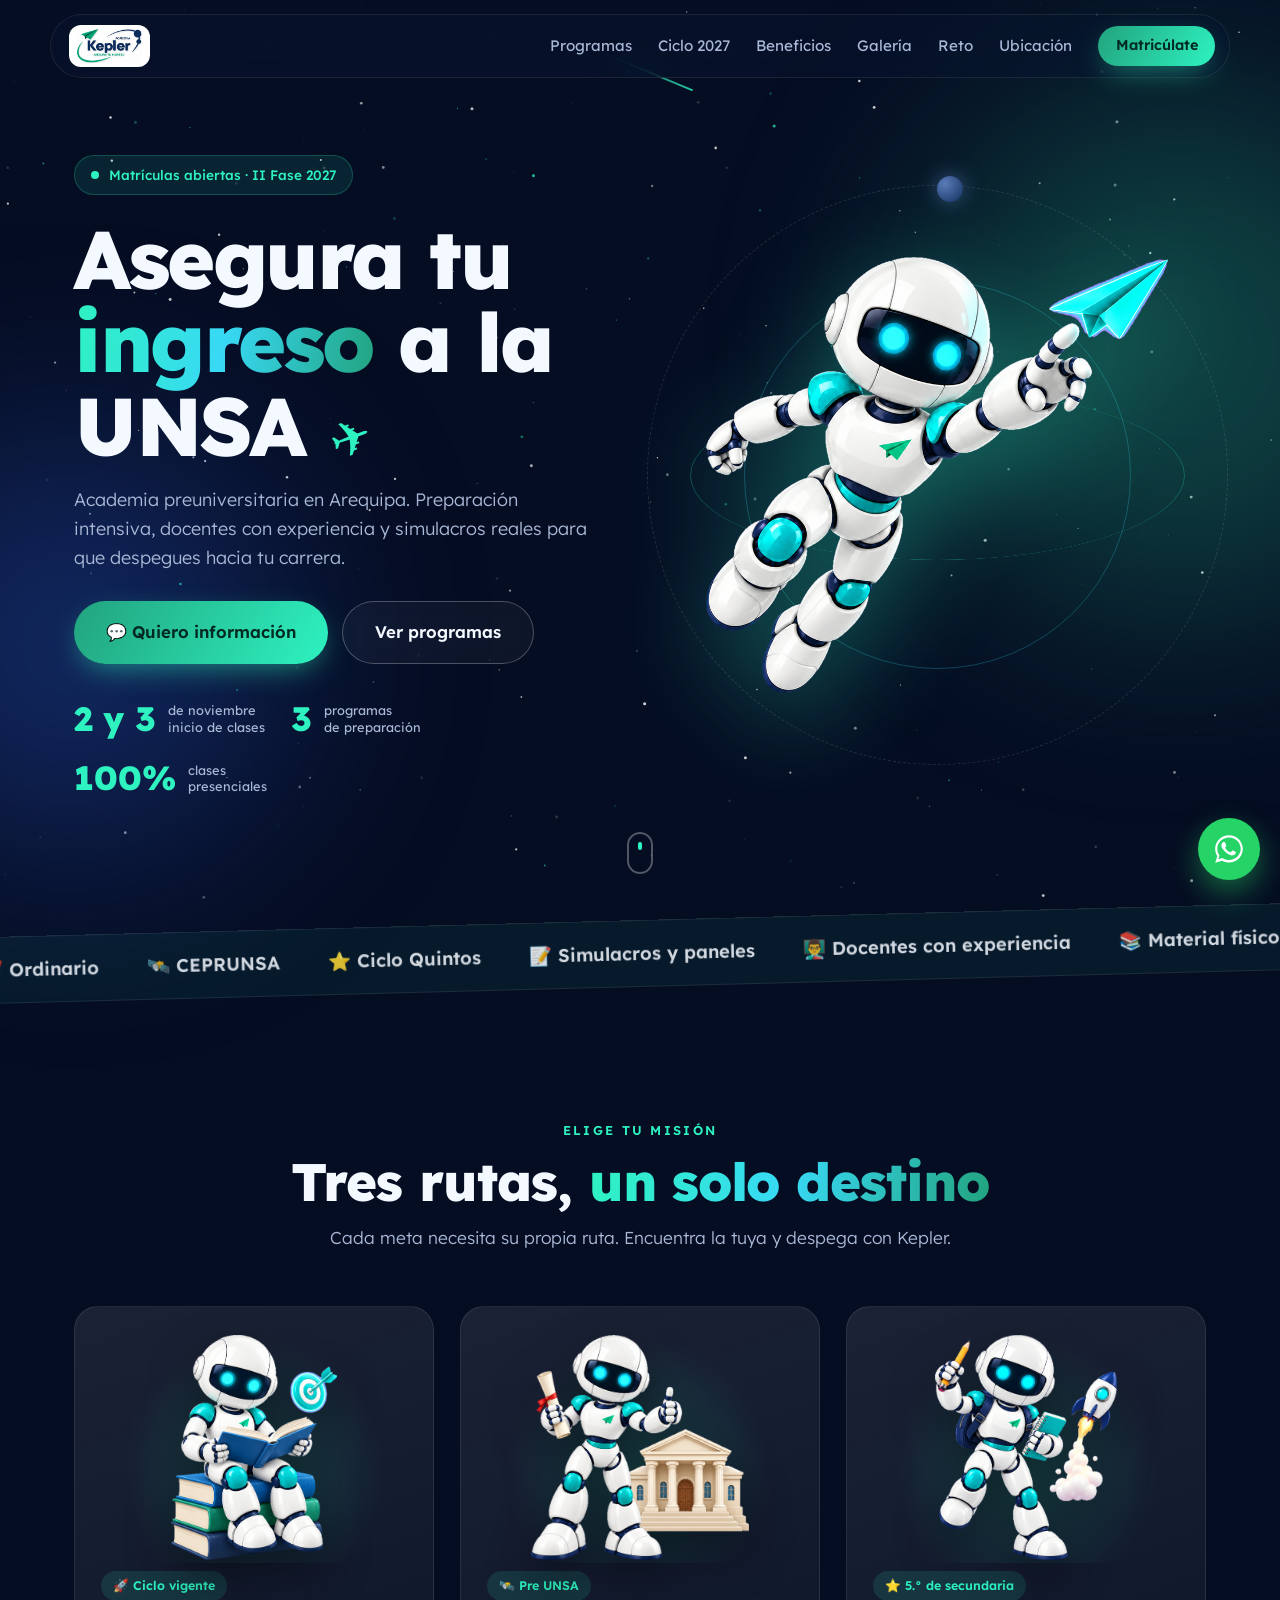
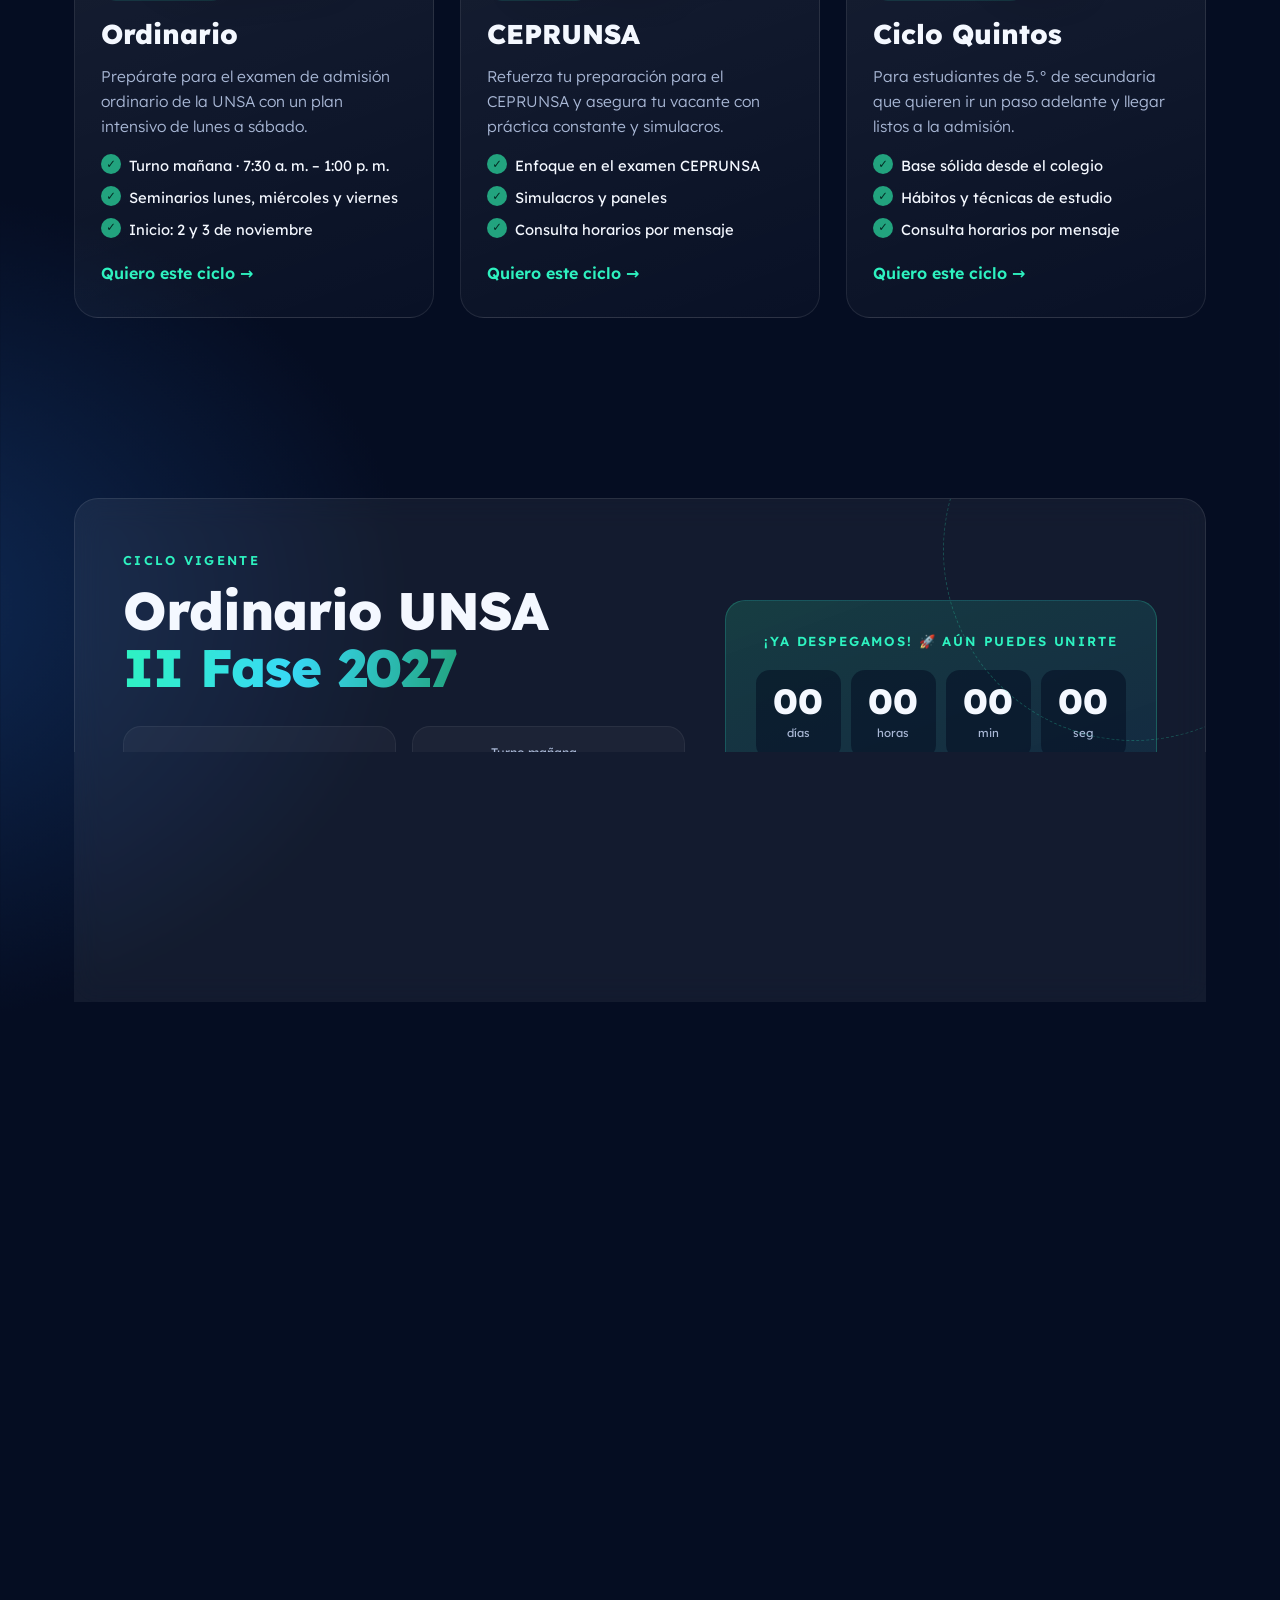
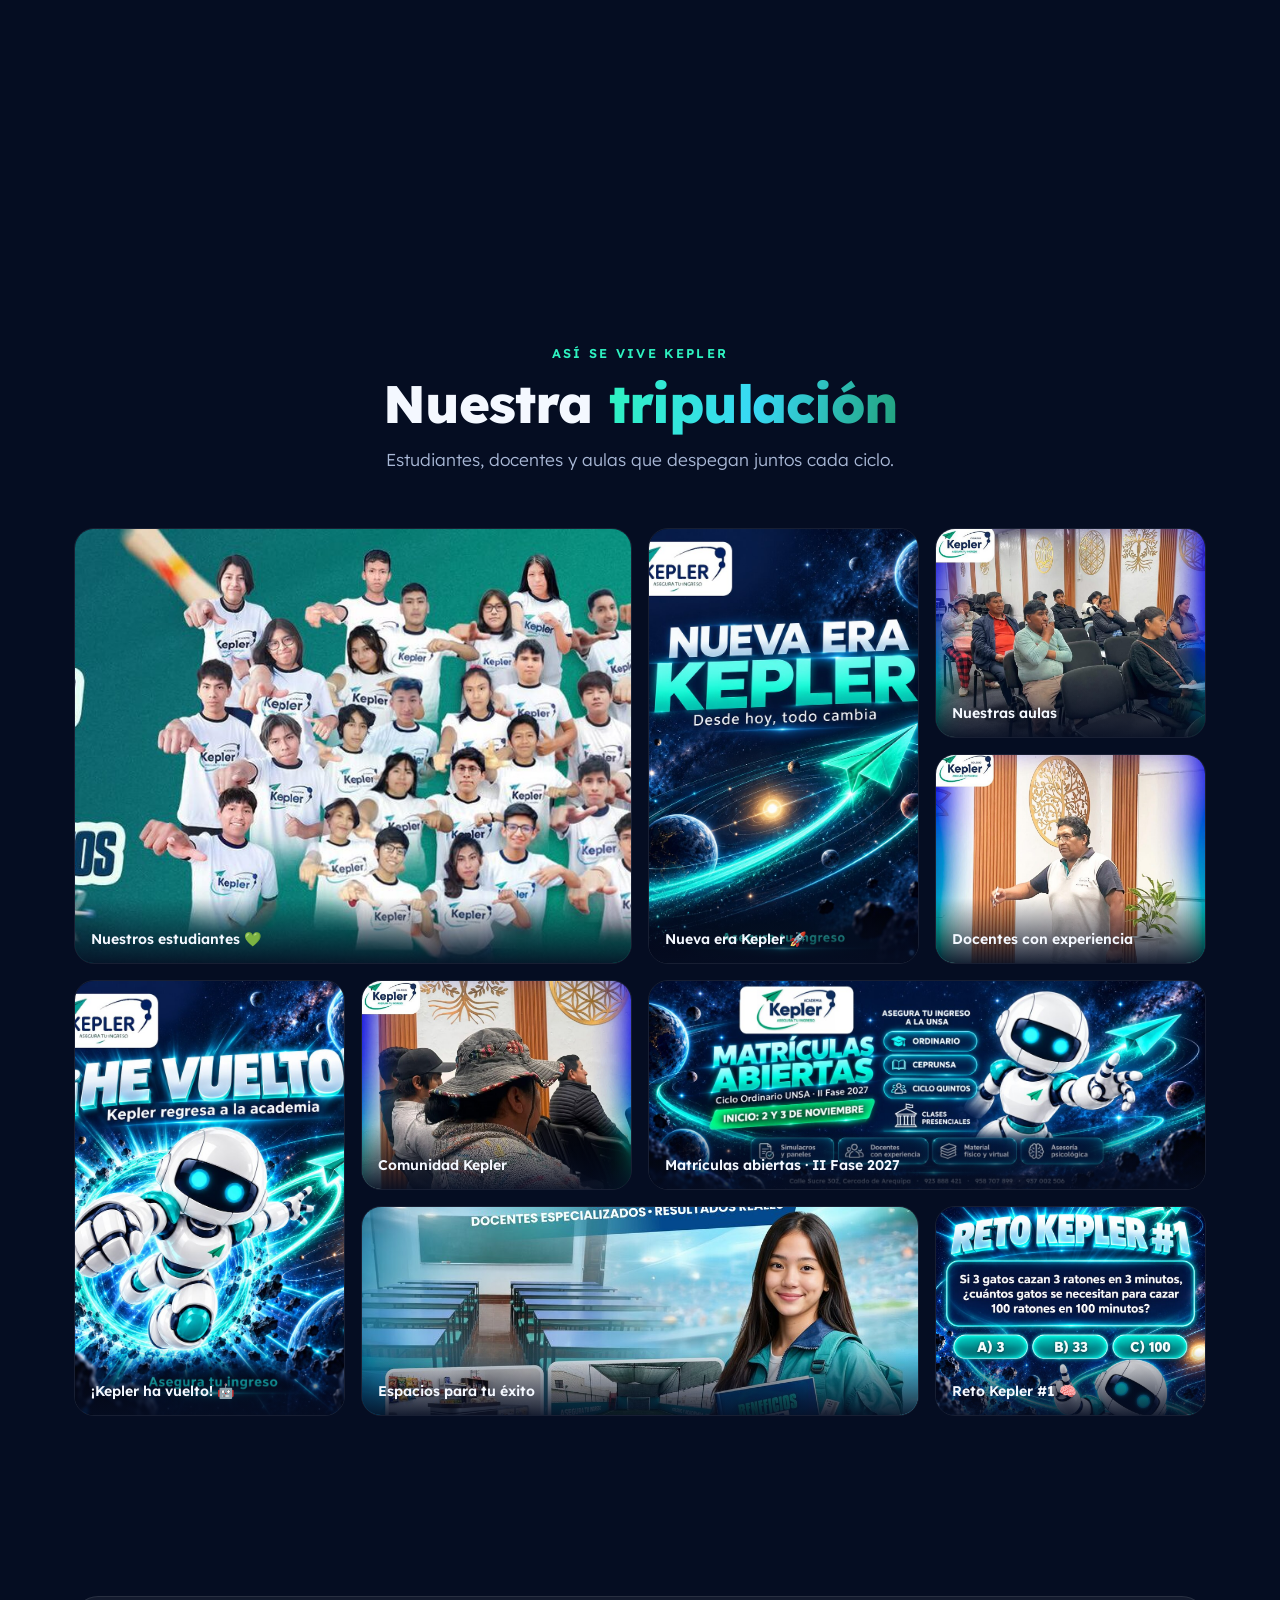
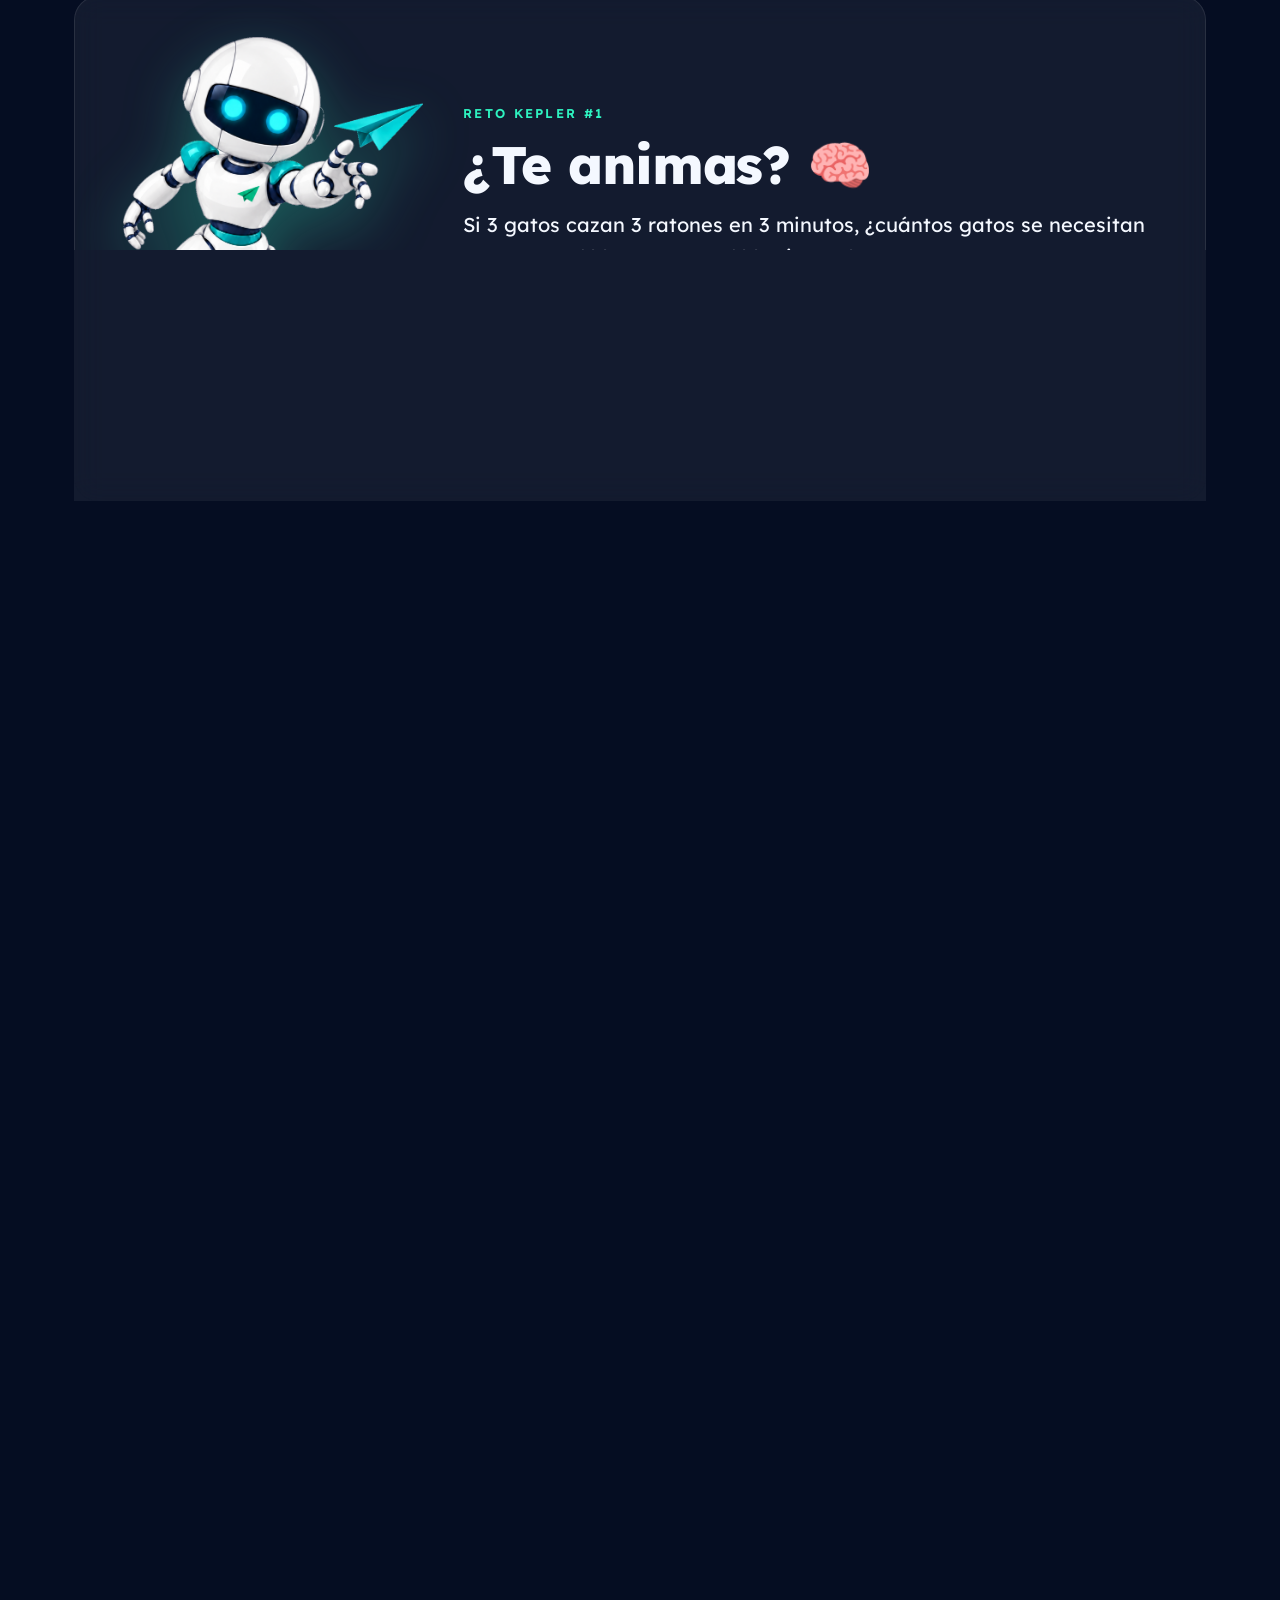
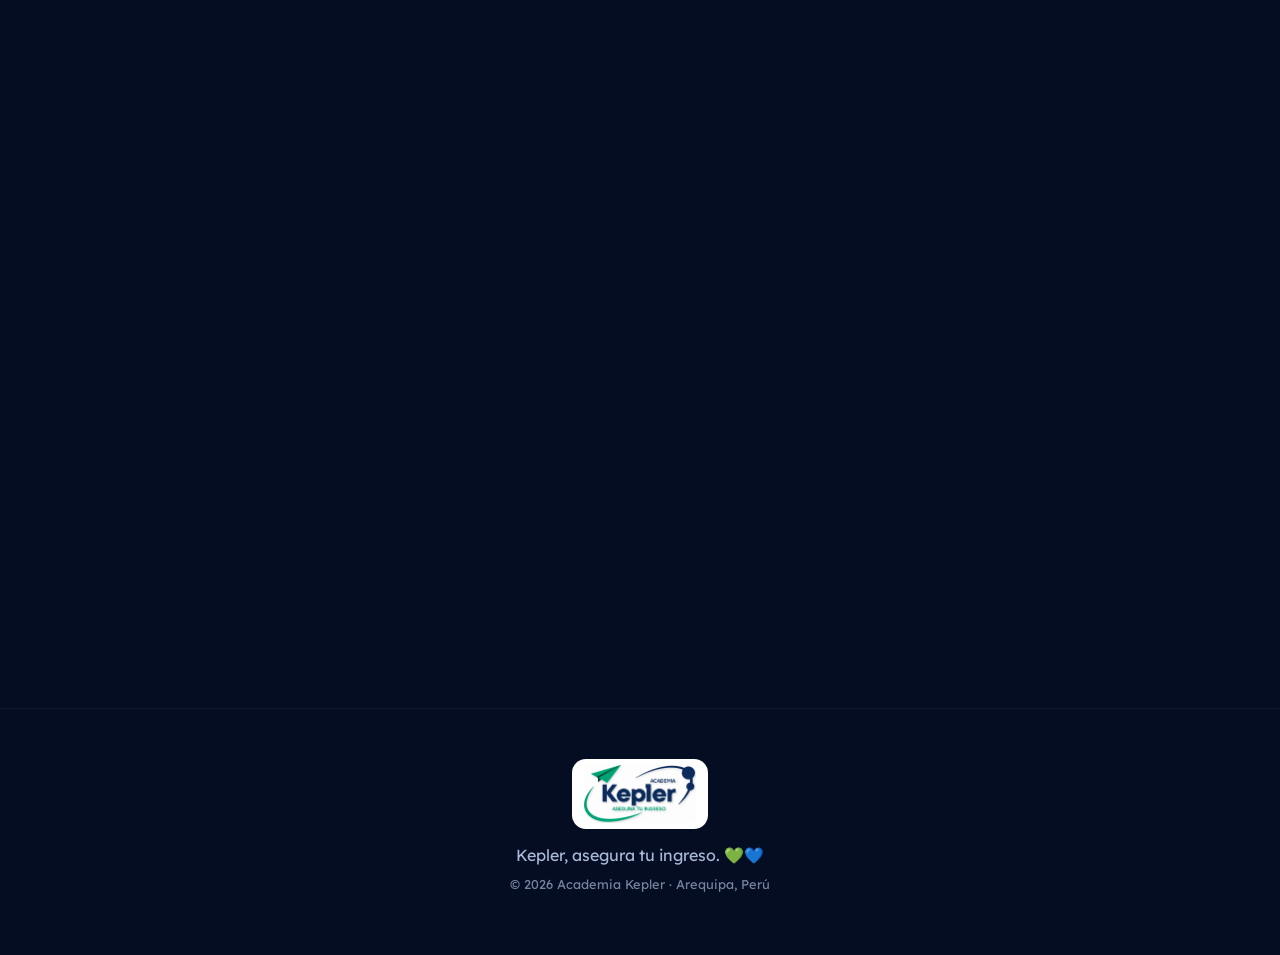
==== index.html @ e9418aff "Sitio web Academia Kepler" ====
<!doctype html>
<html lang="es">
<head>
  <meta charset="utf-8">
  <meta name="viewport" content="width=device-width, initial-scale=1">
  <title>Academia Kepler · Asegura tu ingreso a la UNSA</title>
  <meta name="description" content="Academia preuniversitaria en Arequipa. Ordinario, CEPRUNSA y Ciclo Quintos. Matrículas abiertas: Ciclo Ordinario UNSA II Fase 2027, inicio 2 y 3 de noviembre. Calle Sucre 302, Cercado.">
  <meta name="theme-color" content="#0B1E40">
  <meta property="og:type" content="website">
  <meta property="og:title" content="Academia Kepler · Asegura tu ingreso a la UNSA">
  <meta property="og:description" content="Matrículas abiertas · Ciclo Ordinario UNSA II Fase 2027 · Inicio 2 y 3 de noviembre · Clases presenciales en Calle Sucre 302, Arequipa.">
  <meta property="og:image" content="img/og.jpg">
  <link rel="icon" href="img/favicon.png">
  <link rel="apple-touch-icon" href="img/icon-192.png">
  <link rel="preconnect" href="https://fonts.googleapis.com">
  <link rel="preconnect" href="https://fonts.gstatic.com" crossorigin>
  <link href="https://fonts.googleapis.com/css2?family=Lexend:wght@300;400;500;600;700;800;900&display=swap" rel="stylesheet">
  <link rel="stylesheet" href="css/style.css">
</head>
<body>
  <canvas id="stars" aria-hidden="true"></canvas>
  <div class="glow glow-1" aria-hidden="true"></div>
  <div class="glow glow-2" aria-hidden="true"></div>

  <!-- ========== NAV ========== -->
  <header class="nav" id="nav">
    <a href="#inicio" class="nav-logo" aria-label="Academia Kepler, inicio"><img src="img/logo.png" alt="Academia Kepler"></a>
    <nav class="nav-links" id="navLinks">
      <a href="#programas">Programas</a>
      <a href="#ciclo">Ciclo 2027</a>
      <a href="#beneficios">Beneficios</a>
      <a href="#galeria">Galería</a>
      <a href="#reto">Reto</a>
      <a href="#ubicacion">Ubicación</a>
      <a href="#contacto" class="btn btn-sm btn-primary">Matricúlate</a>
    </nav>
    <button class="nav-toggle" id="navToggle" aria-label="Abrir menú" aria-expanded="false"><span></span><span></span><span></span></button>
  </header>

  <main>
    <!-- ========== HERO ========== -->
    <section class="hero" id="inicio">
      <div class="hero-text">
        <span class="pill pill-live"><span class="dot"></span> Matrículas abiertas · II Fase 2027</span>
        <h1>Asegura tu<br><span class="grad">ingreso</span> a la<br>UNSA <span class="plane" aria-hidden="true">✈</span></h1>
        <p class="lead">Academia preuniversitaria en Arequipa. Preparación intensiva, docentes con experiencia y simulacros reales para que despegues hacia tu carrera.</p>
        <div class="hero-cta">
          <a class="btn btn-primary btn-lg" data-wa="Hola, quiero información sobre el Ciclo Ordinario UNSA II Fase 2027" href="#contacto">💬 Quiero información</a>
          <a class="btn btn-ghost btn-lg" href="#programas">Ver programas</a>
        </div>
        <div class="hero-meta">
          <div><strong>2 y 3</strong><span>de noviembre<br>inicio de clases</span></div>
          <div><strong>3</strong><span>programas<br>de preparación</span></div>
          <div><strong>100%</strong><span>clases<br>presenciales</span></div>
        </div>
      </div>
      <div class="hero-art">
        <div class="orbit orbit-1"><span class="planet p1"></span></div>
        <div class="orbit orbit-2"><span class="planet p2"></span></div>
        <div class="orbit orbit-3"><span class="planet p3"></span></div>
        <img class="hero-robot" id="heroRobot" src="img/kepler-hero.png" alt="Kepler, la mascota de la academia, lanzando un avión de papel">
      </div>
      <a href="#programas" class="scroll-hint" aria-label="Bajar"><span></span></a>
    </section>

    <!-- ========== MARQUEE ========== -->
    <div class="marquee" aria-hidden="true">
      <div class="marquee-track">
        <span>🚀 Ordinario</span><span>🛰️ CEPRUNSA</span><span>⭐ Ciclo Quintos</span><span>📝 Simulacros y paneles</span><span>👨‍🏫 Docentes con experiencia</span><span>📚 Material físico y virtual</span><span>🧠 Asesoría psicológica</span><span>📍 Calle Sucre 302</span>
        <span>🚀 Ordinario</span><span>🛰️ CEPRUNSA</span><span>⭐ Ciclo Quintos</span><span>📝 Simulacros y paneles</span><span>👨‍🏫 Docentes con experiencia</span><span>📚 Material físico y virtual</span><span>🧠 Asesoría psicológica</span><span>📍 Calle Sucre 302</span>
      </div>
    </div>

    <!-- ========== PROGRAMAS ========== -->
    <section class="section" id="programas">
      <div class="section-head reveal">
        <span class="eyebrow">Elige tu misión</span>
        <h2>Tres rutas, <span class="grad">un solo destino</span></h2>
        <p>Cada meta necesita su propia ruta. Encuentra la tuya y despega con Kepler.</p>
      </div>
      <div class="cards">
        <article class="card tilt reveal">
          <div class="card-art"><img src="img/prog-ordinario.png" alt="Kepler leyendo sobre una pila de libros" loading="lazy"></div>
          <span class="tag">🚀 Ciclo vigente</span>
          <h3>Ordinario</h3>
          <p>Prepárate para el examen de admisión ordinario de la UNSA con un plan intensivo de lunes a sábado.</p>
          <ul class="checks"><li>Turno mañana · 7:30 a. m. – 1:00 p. m.</li><li>Seminarios lunes, miércoles y viernes</li><li>Inicio: 2 y 3 de noviembre</li></ul>
          <a class="card-link" data-wa="Hola, quiero información del ciclo Ordinario" href="#contacto">Quiero este ciclo →</a>
        </article>
        <article class="card tilt reveal" style="--d:.1s">
          <div class="card-art"><img src="img/prog-ceprunsa.png" alt="Kepler junto a una universidad con un diploma" loading="lazy"></div>
          <span class="tag">🛰️ Pre UNSA</span>
          <h3>CEPRUNSA</h3>
          <p>Refuerza tu preparación para el CEPRUNSA y asegura tu vacante con práctica constante y simulacros.</p>
          <ul class="checks"><li>Enfoque en el examen CEPRUNSA</li><li>Simulacros y paneles</li><li>Consulta horarios por mensaje</li></ul>
          <a class="card-link" data-wa="Hola, quiero información del programa CEPRUNSA" href="#contacto">Quiero este ciclo →</a>
        </article>
        <article class="card tilt reveal" style="--d:.2s">
          <div class="card-art"><img src="img/prog-quintos.png" alt="Kepler como estudiante con mochila y un cohete" loading="lazy"></div>
          <span class="tag">⭐ 5.° de secundaria</span>
          <h3>Ciclo Quintos</h3>
          <p>Para estudiantes de 5.° de secundaria que quieren ir un paso adelante y llegar listos a la admisión.</p>
          <ul class="checks"><li>Base sólida desde el colegio</li><li>Hábitos y técnicas de estudio</li><li>Consulta horarios por mensaje</li></ul>
          <a class="card-link" data-wa="Hola, quiero información del Ciclo Quintos" href="#contacto">Quiero este ciclo →</a>
        </article>
      </div>
    </section>

    <!-- ========== CICLO + COUNTDOWN ========== -->
    <section class="section" id="ciclo">
      <div class="ciclo glass reveal">
        <div class="ciclo-info">
          <span class="eyebrow">Ciclo vigente</span>
          <h2>Ordinario UNSA<br><span class="grad">II Fase 2027</span></h2>
          <div class="ciclo-grid">
            <div class="ci"><span>🚀</span><div><small>Inicio</small><strong>2 y 3 de noviembre</strong></div></div>
            <div class="ci"><span>⏳</span><div><small>Turno mañana</small><strong>Lunes a sábado · 7:30 – 1:00</strong></div></div>
            <div class="ci"><span>➕</span><div><small>Seminario</small><strong>Lun, mié y vie · 1:30 – 3:00 p. m.</strong></div></div>
            <div class="ci"><span>🏢</span><div><small>Modalidad</small><strong>Presencial · Calle Sucre 302</strong></div></div>
          </div>
        </div>
        <div class="countdown" id="countdown" aria-live="polite">
          <p class="cd-title">Despegamos en</p>
          <div class="cd-grid">
            <div><strong id="cdD">00</strong><span>días</span></div>
            <div><strong id="cdH">00</strong><span>horas</span></div>
            <div><strong id="cdM">00</strong><span>min</span></div>
            <div><strong id="cdS">00</strong><span>seg</span></div>
          </div>
          <a class="btn btn-primary btn-block" data-wa="Hola, quiero separar mi vacante para el Ciclo Ordinario II Fase 2027" href="#contacto">Separa tu vacante</a>
          <p class="cd-note">Vacantes limitadas · Escríbenos para más información</p>
        </div>
      </div>
    </section>

    <!-- ========== BENEFICIOS ========== -->
    <section class="section" id="beneficios">
      <div class="section-head reveal">
        <span class="eyebrow">Por qué Kepler</span>
        <h2>Todo lo que necesitas<br>para <span class="grad">ingresar</span></h2>
      </div>
      <div class="benefits">
        <div class="benefit glass reveal"><img src="img/ben-simulacros.png" alt="Kepler resolviendo un examen" loading="lazy"><h3>Simulacros y paneles</h3><p>Practica en condiciones reales de examen y mide tu avance con cada simulacro.</p></div>
        <div class="benefit glass reveal" style="--d:.08s"><img src="img/ben-docentes.png" alt="Kepler enseñando en la pizarra" loading="lazy"><h3>Docentes con experiencia</h3><p>Una plana docente que conoce el examen de la UNSA y te acompaña en cada curso.</p></div>
        <div class="benefit glass reveal" style="--d:.16s"><img src="img/ben-material.png" alt="Kepler con libros y una tablet" loading="lazy"><h3>Material físico y virtual</h3><p>Material para complementar tu preparación en clase y desde casa.</p></div>
        <div class="benefit glass reveal" style="--d:.24s"><img src="img/ben-psico.png" alt="Kepler meditando tranquilo" loading="lazy"><h3>Asesoría psicológica</h3><p>Porque ingresar también es manejar la presión: te ayudamos a llegar enfocado y tranquilo.</p></div>
      </div>
    </section>

    <!-- ========== GALERÍA ========== -->
    <section class="section" id="galeria">
      <div class="section-head reveal">
        <span class="eyebrow">Así se vive Kepler</span>
        <h2>Nuestra <span class="grad">tripulación</span></h2>
        <p>Estudiantes, docentes y aulas que despegan juntos cada ciclo.</p>
      </div>
      <div class="gallery reveal">
        <figure class="wide tall"><img src="img/galeria/alumnos.jpg" alt="Estudiantes de Academia Kepler con polos de la academia" loading="lazy"><figcaption>Nuestros estudiantes 💚</figcaption></figure>
        <figure class="tall"><img src="img/galeria/nueva-era.jpg" alt="Post Nueva era Kepler" loading="lazy"><figcaption>Nueva era Kepler 🚀</figcaption></figure>
        <figure><img src="img/galeria/aula.jpg" alt="Aula de Academia Kepler" loading="lazy"><figcaption>Nuestras aulas</figcaption></figure>
        <figure><img src="img/galeria/docente.jpg" alt="Docente de Academia Kepler dando una charla" loading="lazy"><figcaption>Docentes con experiencia</figcaption></figure>
        <figure class="tall"><img src="img/galeria/he-vuelto.jpg" alt="Kepler, la mascota, regresa" loading="lazy"><figcaption>¡Kepler ha vuelto! 🤖</figcaption></figure>
        <figure><img src="img/galeria/clase.jpg" alt="Reunión en Academia Kepler" loading="lazy"><figcaption>Comunidad Kepler</figcaption></figure>
        <figure class="wide"><img src="img/galeria/portada.jpg" alt="Matrículas abiertas Ciclo Ordinario UNSA II Fase 2027" loading="lazy"><figcaption>Matrículas abiertas · II Fase 2027</figcaption></figure>
        <figure class="wide"><img src="img/galeria/espacios.jpg" alt="Espacios de Academia Kepler" loading="lazy"><figcaption>Espacios para tu éxito</figcaption></figure>
        <figure><img src="img/galeria/reto.jpg" alt="Reto Kepler número 1" loading="lazy"><figcaption>Reto Kepler #1 🧠</figcaption></figure>
      </div>
    </section>
    <div class="lightbox" id="lightbox" role="dialog" aria-label="Foto ampliada"><img alt=""></div>

    <!-- ========== RETO ========== -->
    <section class="section" id="reto">
      <div class="reto glass reveal">
        <img class="reto-robot" src="img/kepler.png" alt="" aria-hidden="true" loading="lazy">
        <div class="reto-body">
          <span class="eyebrow">Reto Kepler #1</span>
          <h2>¿Te animas? 🧠</h2>
          <p class="reto-q">Si 3 gatos cazan 3 ratones en 3 minutos, ¿cuántos gatos se necesitan para cazar 100 ratones en 100 minutos?</p>
          <div class="reto-opts" id="retoOpts">
            <button data-ok="1">A) 3</button>
            <button>B) 33</button>
            <button>C) 100</button>
          </div>
          <p class="reto-msg" id="retoMsg" aria-live="polite"></p>
        </div>
      </div>
    </section>

    <!-- ========== UBICACIÓN ========== -->
    <section class="section" id="ubicacion">
      <div class="section-head reveal">
        <span class="eyebrow">Visítanos</span>
        <h2>En el corazón de <span class="grad">Arequipa</span></h2>
        <p>Clases presenciales en el Cercado, a pocas cuadras de la Plaza de Armas.</p>
      </div>
      <div class="map-wrap glass reveal">
        <iframe title="Mapa: Calle Sucre 302, Cercado de Arequipa" loading="lazy" referrerpolicy="no-referrer-when-downgrade"
          src="https://maps.google.com/maps?q=Calle%20Sucre%20302%2C%20Cercado%20de%20Arequipa%2C%20Per%C3%BA&z=17&output=embed"></iframe>
        <div class="map-card">
          <img src="img/ubicacion.png" alt="Kepler junto al Misti y un arco de sillar" loading="lazy">
          <h3>📍 Calle Sucre 302</h3>
          <p>Cercado de Arequipa 04001</p>
          <a class="btn btn-primary btn-sm" target="_blank" rel="noopener" href="https://www.google.com/maps/dir/?api=1&destination=Calle+Sucre+302,+Cercado+de+Arequipa,+Peru">Cómo llegar</a>
        </div>
      </div>
    </section>

    <!-- ========== CONTACTO ========== -->
    <section class="section" id="contacto">
      <div class="contact glass reveal">
        <div class="contact-text">
          <img class="contact-art" src="img/contacto.png" alt="Kepler saludando con un celular" loading="lazy">
          <span class="eyebrow">Contáctanos</span>
          <h2>¿Listo para <span class="grad">despegar</span>? 🚀</h2>
          <p>Escríbenos o llámanos y te damos toda la información sobre horarios, matrícula y vacantes.</p>
          <div class="contact-btns">
            <a class="btn btn-primary btn-lg" data-wa="Hola, quiero información sobre Academia Kepler" href="#">💬 Escríbenos por WhatsApp</a>
          </div>
        </div>
        <ul class="contact-list">
          <li><span>📞</span><div><small>Teléfonos</small><a href="tel:+51958707899">958 707 899</a> · <a href="tel:+51937002506">937 002 506</a> · <a href="tel:+51923888421">923 888 421</a></div></li>
          <li><span>✉️</span><div><small>Correo</small><a href="mailto:academia.kepler2020@gmail.com">academia.kepler2020@gmail.com</a></div></li>
          <li><span>📍</span><div><small>Dirección</small>Calle Sucre 302, Cercado de Arequipa</div></li>
          <li><span>🌐</span><div><small>Síguenos</small><a target="_blank" rel="noopener" href="https://www.facebook.com/academiakepler2022">Facebook</a> · <a target="_blank" rel="noopener" href="https://www.instagram.com/academia.kepler.arequipa/">Instagram</a></div></li>
        </ul>
      </div>
    </section>
  </main>

  <footer class="footer">
    <img src="img/logo.png" alt="Academia Kepler" loading="lazy">
    <p>Kepler, asegura tu ingreso. 💚💙</p>
    <p class="small">© <span id="year">2026</span> Academia Kepler · Arequipa, Perú</p>
  </footer>

  <a class="wa-float" data-wa="Hola, quiero información sobre Academia Kepler" href="#" aria-label="Escríbenos por WhatsApp">
    <svg viewBox="0 0 32 32" aria-hidden="true"><path fill="currentColor" d="M16 3C8.8 3 3 8.7 3 15.8c0 2.5.7 4.9 2 7L3 29l6.4-2c2 1.1 4.3 1.7 6.6 1.7 7.2 0 13-5.7 13-12.8S23.2 3 16 3zm0 23.4c-2.1 0-4.1-.6-5.9-1.7l-.4-.2-3.8 1.2 1.2-3.7-.3-.4c-1.2-1.8-1.8-3.8-1.8-5.9C5 10 9.9 5.2 16 5.2S27 10 27 15.8s-4.9 10.6-11 10.6zm6-7.9c-.3-.2-2-1-2.3-1.1-.3-.1-.5-.2-.8.2-.2.3-.9 1.1-1.1 1.3-.2.2-.4.2-.7.1-.3-.2-1.4-.5-2.7-1.7-1-.9-1.7-2-1.9-2.3-.2-.3 0-.5.1-.7l.5-.6c.2-.2.2-.4.3-.6.1-.2 0-.4 0-.6l-1-2.5c-.3-.7-.6-.6-.8-.6h-.7c-.2 0-.6.1-.9.4-.3.3-1.2 1.1-1.2 2.8s1.2 3.2 1.4 3.5c.2.2 2.4 3.6 5.8 5 .8.3 1.4.5 1.9.7.8.3 1.5.2 2.1.1.6-.1 2-.8 2.2-1.6.3-.8.3-1.5.2-1.6-.1-.2-.3-.3-.6-.4z"/></svg>
  </a>

  <script src="js/main.js"></script>
</body>
</html>
---- css/style.css ----
/* ===== Academia Kepler · estilo "Nueva era" ===== */
:root {
  --navy-900: #050d22;
  --navy-800: #0b1e40;
  --navy-700: #12305e;
  --green: #22a37e;
  --neon: #2ef2c0;
  --cyan: #38d9f5;
  --white: #f4f8ff;
  --muted: #a9b8d6;
  --glass: rgba(255, 255, 255, 0.06);
  --glass-border: rgba(46, 242, 192, 0.22);
  --radius: 24px;
  --maxw: 1180px;
  --font: "Lexend", system-ui, sans-serif;
}

* { box-sizing: border-box; margin: 0; padding: 0; }
html { scroll-behavior: smooth; scroll-padding-top: 90px; }
body {
  font-family: var(--font);
  color: var(--white);
  background: radial-gradient(1200px 800px at 80% -10%, #16346b 0%, transparent 60%),
              radial-gradient(900px 700px at -10% 30%, #0f2a55 0%, transparent 60%),
              var(--navy-900);
  line-height: 1.6;
  overflow-x: hidden;
}
img { max-width: 100%; display: block; }
a { color: inherit; text-decoration: none; }
button { font: inherit; cursor: pointer; }

#stars { position: fixed; inset: 0; width: 100%; height: 100%; z-index: -2; }
.glow { position: fixed; border-radius: 50%; filter: blur(110px); opacity: .35; z-index: -1; pointer-events: none; }
.glow-1 { width: 520px; height: 520px; background: var(--green); top: 10%; right: -160px; animation: drift 18s ease-in-out infinite; }
.glow-2 { width: 420px; height: 420px; background: #2b5bd7; bottom: 5%; left: -140px; animation: drift 22s ease-in-out infinite reverse; }
@keyframes drift { 50% { transform: translate(-60px, 80px) scale(1.15); } }

.grad {
  background: linear-gradient(100deg, var(--neon), var(--cyan) 50%, var(--green));
  -webkit-background-clip: text; background-clip: text; color: transparent;
}

/* ===== Botones ===== */
.btn {
  display: inline-flex; align-items: center; justify-content: center; gap: .5em;
  padding: .85em 1.6em; border-radius: 999px; font-weight: 600; border: 0;
  transition: transform .25s, box-shadow .25s, background .25s;
}
.btn-primary {
  background: linear-gradient(120deg, var(--green), var(--neon));
  color: #032a22; box-shadow: 0 10px 30px -8px rgba(46, 242, 192, .55);
}
.btn-primary:hover { transform: translateY(-3px); box-shadow: 0 16px 40px -8px rgba(46, 242, 192, .75); }
.btn-ghost { border: 1.5px solid rgba(255,255,255,.25); background: rgba(255,255,255,.04); backdrop-filter: blur(8px); }
.btn-ghost:hover { border-color: var(--neon); transform: translateY(-3px); }
.btn-lg { font-size: 1.05rem; padding: 1em 1.9em; }
.btn-sm { font-size: .9rem; padding: .6em 1.2em; }
.btn-block { width: 100%; }

/* ===== Nav ===== */
.nav {
  position: fixed; top: 14px; left: 50%; transform: translateX(-50%);
  width: min(var(--maxw), calc(100% - 24px)); z-index: 50;
  display: flex; align-items: center; justify-content: space-between;
  padding: 10px 14px 10px 18px; border-radius: 999px;
  background: rgba(8, 20, 46, .55); border: 1px solid rgba(255,255,255,.08);
  backdrop-filter: blur(16px); -webkit-backdrop-filter: blur(16px);
  transition: background .3s, box-shadow .3s;
}
.nav.scrolled { background: rgba(8, 20, 46, .85); box-shadow: 0 10px 40px -10px rgba(0,0,0,.6); }
.nav-logo img { height: 42px; width: auto; background: #fff; border-radius: 12px; padding: 4px 8px; }
.nav-links { display: flex; align-items: center; gap: 26px; font-size: .95rem; }
.nav-links a:not(.btn) { color: var(--muted); position: relative; transition: color .2s; }
.nav-links a:not(.btn)::after {
  content: ""; position: absolute; left: 0; bottom: -4px; width: 0; height: 2px;
  background: var(--neon); transition: width .25s;
}
.nav-links a:not(.btn):hover { color: var(--white); }
.nav-links a:not(.btn):hover::after { width: 100%; }
.nav-toggle { display: none; background: none; border: 0; width: 42px; height: 42px; position: relative; }
.nav-toggle span { position: absolute; left: 10px; right: 10px; height: 2px; background: var(--white); border-radius: 2px; transition: .3s; }
.nav-toggle span:nth-child(1) { top: 14px; } .nav-toggle span:nth-child(2) { top: 20px; } .nav-toggle span:nth-child(3) { top: 26px; }
.nav-toggle.open span:nth-child(1) { top: 20px; transform: rotate(45deg); }
.nav-toggle.open span:nth-child(2) { opacity: 0; }
.nav-toggle.open span:nth-child(3) { top: 20px; transform: rotate(-45deg); }

/* ===== Hero ===== */
.hero {
  min-height: 100vh; max-width: var(--maxw); margin: 0 auto; padding: 130px 24px 80px;
  display: grid; grid-template-columns: 1.05fr 1fr; align-items: center; gap: 30px; position: relative;
}
.pill {
  display: inline-flex; align-items: center; gap: 10px; font-size: .85rem; font-weight: 500;
  padding: 8px 16px; border-radius: 999px; background: rgba(46,242,192,.1); border: 1px solid var(--glass-border); color: var(--neon);
}
.dot { width: 8px; height: 8px; border-radius: 50%; background: var(--neon); box-shadow: 0 0 0 0 rgba(46,242,192,.7); animation: pulse 1.8s infinite; }
@keyframes pulse { 70% { box-shadow: 0 0 0 10px rgba(46,242,192,0); } 100% { box-shadow: 0 0 0 0 rgba(46,242,192,0); } }
.hero h1 { font-size: clamp(2.6rem, 6.4vw, 5.2rem); line-height: 1.02; font-weight: 800; letter-spacing: -.03em; margin: 22px 0 18px; }
.hero h1 .plane { display: inline-block; color: var(--neon); font-size: .6em; transform: rotate(-20deg); animation: fly 3.5s ease-in-out infinite; }
@keyframes fly { 50% { transform: translate(14px, -14px) rotate(-10deg); } }
.lead { font-size: 1.12rem; color: var(--muted); max-width: 520px; font-weight: 300; }
.hero-cta { display: flex; flex-wrap: wrap; gap: 14px; margin: 30px 0 38px; }
.hero-meta { display: flex; gap: 26px; flex-wrap: wrap; }
.hero-meta div { white-space: nowrap; }
.hero-meta div { display: flex; align-items: center; gap: 12px; }
.hero-meta strong { font-size: 2.1rem; font-weight: 800; color: var(--neon); line-height: 1; }
.hero-meta span { font-size: .8rem; color: var(--muted); line-height: 1.3; }

.hero-art { position: relative; aspect-ratio: 1; display: grid; place-items: center; }
.hero-robot {
  width: 86%; position: relative; z-index: 2;
  filter: drop-shadow(0 30px 50px rgba(46,242,192,.35));
  animation: float 6s ease-in-out infinite; transition: transform .2s ease-out;
}
@keyframes float { 50% { translate: 0 -22px; } }
.orbit { position: absolute; border-radius: 50%; border: 1.5px solid rgba(46,242,192,.25); animation: spin linear infinite; }
.orbit-1 { inset: 4%; animation-duration: 26s; transform: rotateX(70deg); }
.orbit-2 { inset: 14%; animation-duration: 18s; border-color: rgba(56,217,245,.25); animation-direction: reverse; }
.orbit-3 { inset: -4%; animation-duration: 40s; border-style: dashed; border-color: rgba(255,255,255,.12); }
@keyframes spin { to { rotate: 360deg; } }
.planet { position: absolute; border-radius: 50%; top: -10px; left: 50%; }
.p1 { width: 20px; height: 20px; background: radial-gradient(circle at 30% 30%, #9ff, var(--green)); box-shadow: 0 0 20px var(--neon); }
.p2 { width: 14px; height: 14px; background: radial-gradient(circle at 30% 30%, #fff, #2b5bd7); box-shadow: 0 0 16px #5b8cff; }
.p3 { width: 26px; height: 26px; background: radial-gradient(circle at 30% 30%, #5b7bb8, var(--navy-700)); box-shadow: 0 0 20px rgba(91,123,184,.6); }
.scroll-hint { position: absolute; bottom: 26px; left: 50%; translate: -50% 0; width: 26px; height: 42px; border: 2px solid rgba(255,255,255,.3); border-radius: 20px; }
.scroll-hint span { position: absolute; top: 8px; left: 50%; width: 4px; height: 8px; margin-left: -2px; background: var(--neon); border-radius: 2px; animation: wheel 1.8s infinite; }
@keyframes wheel { to { transform: translateY(14px); opacity: 0; } }

/* ===== Marquee ===== */
.marquee { overflow: hidden; border-block: 1px solid rgba(255,255,255,.08); background: rgba(46,242,192,.05); padding: 18px 0; transform: rotate(-1.5deg); margin: 20px -20px 40px; }
.marquee-track { display: flex; gap: 48px; width: max-content; animation: marquee 38s linear infinite; font-weight: 600; font-size: 1.15rem; white-space: nowrap; }
.marquee-track span { color: var(--white); opacity: .85; }
@keyframes marquee { to { transform: translateX(-50%); } }

/* ===== Secciones ===== */
.section { max-width: var(--maxw); margin: 0 auto; padding: 90px 24px; }
.section-head { text-align: center; max-width: 720px; margin: 0 auto 54px; }
.eyebrow { display: inline-block; font-size: .8rem; font-weight: 600; letter-spacing: .18em; text-transform: uppercase; color: var(--neon); margin-bottom: 12px; }
h2 { font-size: clamp(2rem, 4.4vw, 3.3rem); line-height: 1.08; font-weight: 800; letter-spacing: -.02em; }
.section-head p { color: var(--muted); margin-top: 14px; font-size: 1.08rem; font-weight: 300; }
.glass { background: var(--glass); border: 1px solid rgba(255,255,255,.09); border-radius: var(--radius); backdrop-filter: blur(14px); -webkit-backdrop-filter: blur(14px); }

/* ===== Programas ===== */
.cards { display: grid; grid-template-columns: repeat(3, 1fr); gap: 26px; }
.card {
  position: relative; padding: 26px 26px 30px; border-radius: var(--radius);
  background: linear-gradient(160deg, rgba(255,255,255,.09), rgba(255,255,255,.02));
  border: 1px solid rgba(255,255,255,.09); overflow: hidden;
  transition: transform .2s ease-out, border-color .3s, box-shadow .3s; transform-style: preserve-3d;
}
.card::before {
  content: ""; position: absolute; inset: 0; border-radius: inherit; pointer-events: none;
  background: radial-gradient(400px circle at var(--mx, 50%) var(--my, 0%), rgba(46,242,192,.18), transparent 45%);
  opacity: 0; transition: opacity .3s;
}
.card:hover { border-color: var(--glass-border); box-shadow: 0 30px 60px -20px rgba(46,242,192,.3); }
.card:hover::before { opacity: 1; }
.card-art { height: 230px; display: grid; place-items: center; margin-bottom: 8px; background: radial-gradient(circle at 50% 60%, rgba(46,242,192,.2), transparent 65%); }
.card-art img { max-height: 225px; width: auto; filter: drop-shadow(0 18px 24px rgba(0,0,0,.45)); transition: transform .4s; }
.card:hover .card-art img { transform: translateY(-8px) scale(1.04); }
.tag { display: inline-block; font-size: .78rem; font-weight: 600; padding: 5px 12px; border-radius: 999px; background: rgba(46,242,192,.12); color: var(--neon); }
.card h3 { font-size: 1.7rem; font-weight: 800; margin: 12px 0 8px; }
.card p { color: var(--muted); font-size: .97rem; font-weight: 300; }
.checks { list-style: none; margin: 16px 0 20px; display: grid; gap: 8px; font-size: .92rem; }
.checks li { padding-left: 28px; position: relative; }
.checks li::before { content: "✓"; position: absolute; left: 0; top: 0; width: 20px; height: 20px; border-radius: 50%; display: grid; place-items: center; font-size: .72rem; font-weight: 800; background: var(--green); color: #032a22; }
.card-link { font-weight: 600; color: var(--neon); }
.card-link:hover { text-decoration: underline; }

/* ===== Ciclo ===== */
.ciclo { display: grid; grid-template-columns: 1.3fr 1fr; gap: 40px; padding: 48px; position: relative; overflow: hidden; }
.ciclo::after { content: ""; position: absolute; width: 380px; height: 380px; right: -120px; top: -140px; border-radius: 50%; border: 1px dashed rgba(46,242,192,.25); }
.ciclo-grid { display: grid; grid-template-columns: 1fr 1fr; gap: 16px; margin-top: 30px; }
.ci { display: flex; gap: 14px; align-items: center; padding: 16px; border-radius: 18px; background: rgba(255,255,255,.04); border: 1px solid rgba(255,255,255,.06); }
.ci > span { font-size: 1.6rem; width: 48px; height: 48px; display: grid; place-items: center; border-radius: 14px; background: rgba(46,242,192,.1); flex-shrink: 0; }
.ci small { display: block; color: var(--muted); font-size: .78rem; }
.ci strong { font-size: .98rem; font-weight: 600; line-height: 1.3; }
.countdown { padding: 30px; border-radius: 20px; background: linear-gradient(160deg, rgba(34,163,126,.25), rgba(18,48,94,.4)); border: 1px solid var(--glass-border); align-self: center; text-align: center; }
.cd-title { color: var(--neon); font-weight: 600; letter-spacing: .14em; text-transform: uppercase; font-size: .82rem; }
.cd-grid { display: grid; grid-template-columns: repeat(4, 1fr); gap: 10px; margin: 18px 0 24px; }
.cd-grid div { background: rgba(5,13,34,.55); border-radius: 14px; padding: 14px 4px; }
.cd-grid strong { display: block; font-size: 2.2rem; font-weight: 800; line-height: 1; font-variant-numeric: tabular-nums; }
.cd-grid span { font-size: .72rem; color: var(--muted); }
.cd-note { color: var(--muted); font-size: .82rem; margin-top: 12px; }

/* ===== Beneficios ===== */
.benefits { display: grid; grid-template-columns: repeat(4, 1fr); gap: 22px; }
.benefit { padding: 22px 22px 28px; text-align: center; transition: transform .3s, border-color .3s; }
.benefit:hover { transform: translateY(-8px); border-color: var(--glass-border); }
.benefit img { width: 82%; margin: 0 auto 6px; aspect-ratio: 1; object-fit: contain; filter: drop-shadow(0 14px 20px rgba(0,0,0,.45)); transition: transform .4s; }
.benefit:hover img { transform: scale(1.06) rotate(-2deg); }
.benefit h3 { font-size: 1.15rem; font-weight: 700; margin-bottom: 8px; }
.benefit p { color: var(--muted); font-size: .9rem; font-weight: 300; }

/* ===== Galería ===== */
.gallery { display: grid; grid-template-columns: repeat(4, 1fr); grid-auto-rows: 210px; grid-auto-flow: dense; gap: 16px; }
.gallery figure { position: relative; overflow: hidden; border-radius: 20px; border: 1px solid rgba(255,255,255,.08); cursor: zoom-in; }
.gallery figure.wide { grid-column: span 2; }
.gallery figure.tall { grid-row: span 2; }
.gallery img { width: 100%; height: 100%; object-fit: cover; transition: transform .6s; }
.gallery figure:hover img { transform: scale(1.08); }
.gallery figcaption { position: absolute; left: 0; right: 0; bottom: 0; padding: 30px 16px 12px; font-size: .88rem; font-weight: 600; background: linear-gradient(transparent, rgba(5,13,34,.9)); }
.lightbox { position: fixed; inset: 0; z-index: 100; background: rgba(3,8,22,.92); display: none; place-items: center; padding: 24px; cursor: zoom-out; }
.lightbox.open { display: grid; }
.lightbox img { max-height: 88vh; border-radius: 16px; box-shadow: 0 30px 80px rgba(0,0,0,.6); }

/* ===== Reto ===== */
.reto { display: grid; grid-template-columns: 300px 1fr; gap: 40px; align-items: center; padding: 40px 48px; overflow: hidden; }
.reto-robot { width: 100%; animation: float 5s ease-in-out infinite; filter: drop-shadow(0 20px 30px rgba(46,242,192,.3)); }
.reto-q { font-size: 1.25rem; margin: 16px 0 22px; font-weight: 400; }
.reto-opts { display: flex; gap: 12px; flex-wrap: wrap; }
.reto-opts button {
  padding: 14px 28px; border-radius: 16px; font-weight: 700; font-size: 1.1rem; color: var(--white);
  background: rgba(255,255,255,.06); border: 1.5px solid rgba(255,255,255,.15); transition: .25s;
}
.reto-opts button:hover:not(:disabled) { border-color: var(--neon); transform: translateY(-3px); }
.reto-opts button.ok { background: var(--green); border-color: var(--neon); color: #032a22; }
.reto-opts button.bad { background: rgba(255,80,110,.18); border-color: #ff5a78; animation: shake .4s; }
@keyframes shake { 25% { transform: translateX(-6px); } 75% { transform: translateX(6px); } }
.reto-msg { margin-top: 18px; min-height: 1.6em; color: var(--muted); }
.reto-msg strong { color: var(--neon); }

/* ===== Ubicación ===== */
.map-wrap { display: grid; grid-template-columns: 1fr 360px; overflow: hidden; padding: 0; }
.map-wrap iframe { width: 100%; height: 100%; min-height: 420px; border: 0; filter: invert(.9) hue-rotate(180deg) saturate(.8) contrast(.9); }
.map-card { padding: 30px; display: flex; flex-direction: column; justify-content: center; gap: 10px; text-align: center; background: linear-gradient(160deg, rgba(34,163,126,.18), rgba(18,48,94,.3)); }
.map-card img { width: 85%; margin: 0 auto; filter: drop-shadow(0 16px 24px rgba(0,0,0,.45)); }
.map-card h3 { font-size: 1.4rem; }
.map-card p { color: var(--muted); }
.map-card .btn { align-self: center; margin-top: 8px; }

/* ===== Contacto ===== */
.contact { display: grid; grid-template-columns: 1fr 1fr; gap: 30px; padding: 48px; position: relative; overflow: hidden; align-items: center; }
.contact-art { width: 230px; margin-bottom: 8px; filter: drop-shadow(0 16px 24px rgba(0,0,0,.45)); animation: float 6s ease-in-out infinite; }
.contact-text p { color: var(--muted); margin: 14px 0 26px; font-weight: 300; }
.contact-list { list-style: none; display: grid; gap: 14px; }
.contact-list li { display: flex; gap: 16px; align-items: center; padding: 16px 18px; border-radius: 18px; background: rgba(255,255,255,.04); border: 1px solid rgba(255,255,255,.06); }
.contact-list li > span { font-size: 1.4rem; width: 46px; height: 46px; display: grid; place-items: center; border-radius: 14px; background: rgba(46,242,192,.1); flex-shrink: 0; }
.contact-list small { display: block; color: var(--muted); font-size: .76rem; }
.contact-list a { color: var(--white); font-weight: 500; }
.contact-list a:hover { color: var(--neon); }

/* ===== Footer ===== */
.footer { text-align: center; padding: 50px 24px 60px; border-top: 1px solid rgba(255,255,255,.06); margin-top: 40px; }
.footer img { height: 70px; width: auto; margin: 0 auto 14px; background: #fff; border-radius: 14px; padding: 6px 12px; }
.footer p { color: var(--muted); }
.footer .small { font-size: .8rem; margin-top: 6px; opacity: .7; }

/* ===== WhatsApp flotante ===== */
.wa-float {
  position: fixed; right: 20px; bottom: 20px; z-index: 60; width: 62px; height: 62px; border-radius: 50%;
  display: grid; place-items: center; background: #25d366; color: #fff; box-shadow: 0 12px 30px rgba(37,211,102,.45);
  animation: pulse-wa 2.4s infinite;
}
.wa-float svg { width: 34px; height: 34px; }
@keyframes pulse-wa { 0% { box-shadow: 0 0 0 0 rgba(37,211,102,.55); } 70% { box-shadow: 0 0 0 16px rgba(37,211,102,0); } 100% { box-shadow: 0 0 0 0 rgba(37,211,102,0); } }

/* ===== Animaciones de aparición ===== */
.reveal { opacity: 0; transform: translateY(40px); transition: opacity .8s ease, transform .8s ease; transition-delay: var(--d, 0s); }
.reveal.in { opacity: 1; transform: none; }

/* ===== Responsive ===== */
@media (max-width: 980px) {
  .hero { grid-template-columns: 1fr; text-align: center; padding-top: 120px; }
  .hero-art { max-width: 460px; margin: 0 auto; order: -1; }
  .lead { margin: 0 auto; }
  .hero-cta, .hero-meta { justify-content: center; }
  .cards { grid-template-columns: 1fr; max-width: 520px; margin: 0 auto; }
  .ciclo, .contact { grid-template-columns: 1fr; padding: 32px 24px; }
  .benefits { grid-template-columns: repeat(2, 1fr); }
  .gallery { grid-template-columns: repeat(2, 1fr); grid-auto-rows: 180px; }
  .reto { grid-template-columns: 1fr; text-align: center; padding: 32px 24px; }
  .reto-robot { width: 200px; margin: 0 auto; }
  .reto-opts { justify-content: center; }
  .map-wrap { grid-template-columns: 1fr; }
  .map-wrap iframe { min-height: 320px; }
  .nav-toggle { display: block; }
  .nav-links {
    position: absolute; top: calc(100% + 10px); left: 0; right: 0; flex-direction: column; gap: 18px;
    padding: 26px; border-radius: 24px; background: rgba(8,20,46,.96); border: 1px solid rgba(255,255,255,.08);
    opacity: 0; pointer-events: none; transform: translateY(-10px); transition: .3s;
  }
  .nav-links.open { opacity: 1; pointer-events: auto; transform: none; }
}
@media (max-width: 560px) {
  .section { padding: 70px 16px; }
  .hero { padding-inline: 16px; }
  .hero-meta { gap: 20px; }
  .ciclo-grid { grid-template-columns: 1fr; }
  .benefits { grid-template-columns: 1fr 1fr; gap: 12px; }
  .benefit { padding: 14px 12px 18px; }
  .benefit h3 { font-size: .95rem; }
  .benefit p { font-size: .8rem; }
  .cd-grid strong { font-size: 1.7rem; }
  .gallery figure.wide { grid-column: span 2; }
}
@media (prefers-reduced-motion: reduce) {
  *, *::before, *::after { animation: none !important; transition: none !important; }
  .reveal { opacity: 1; transform: none; }
}
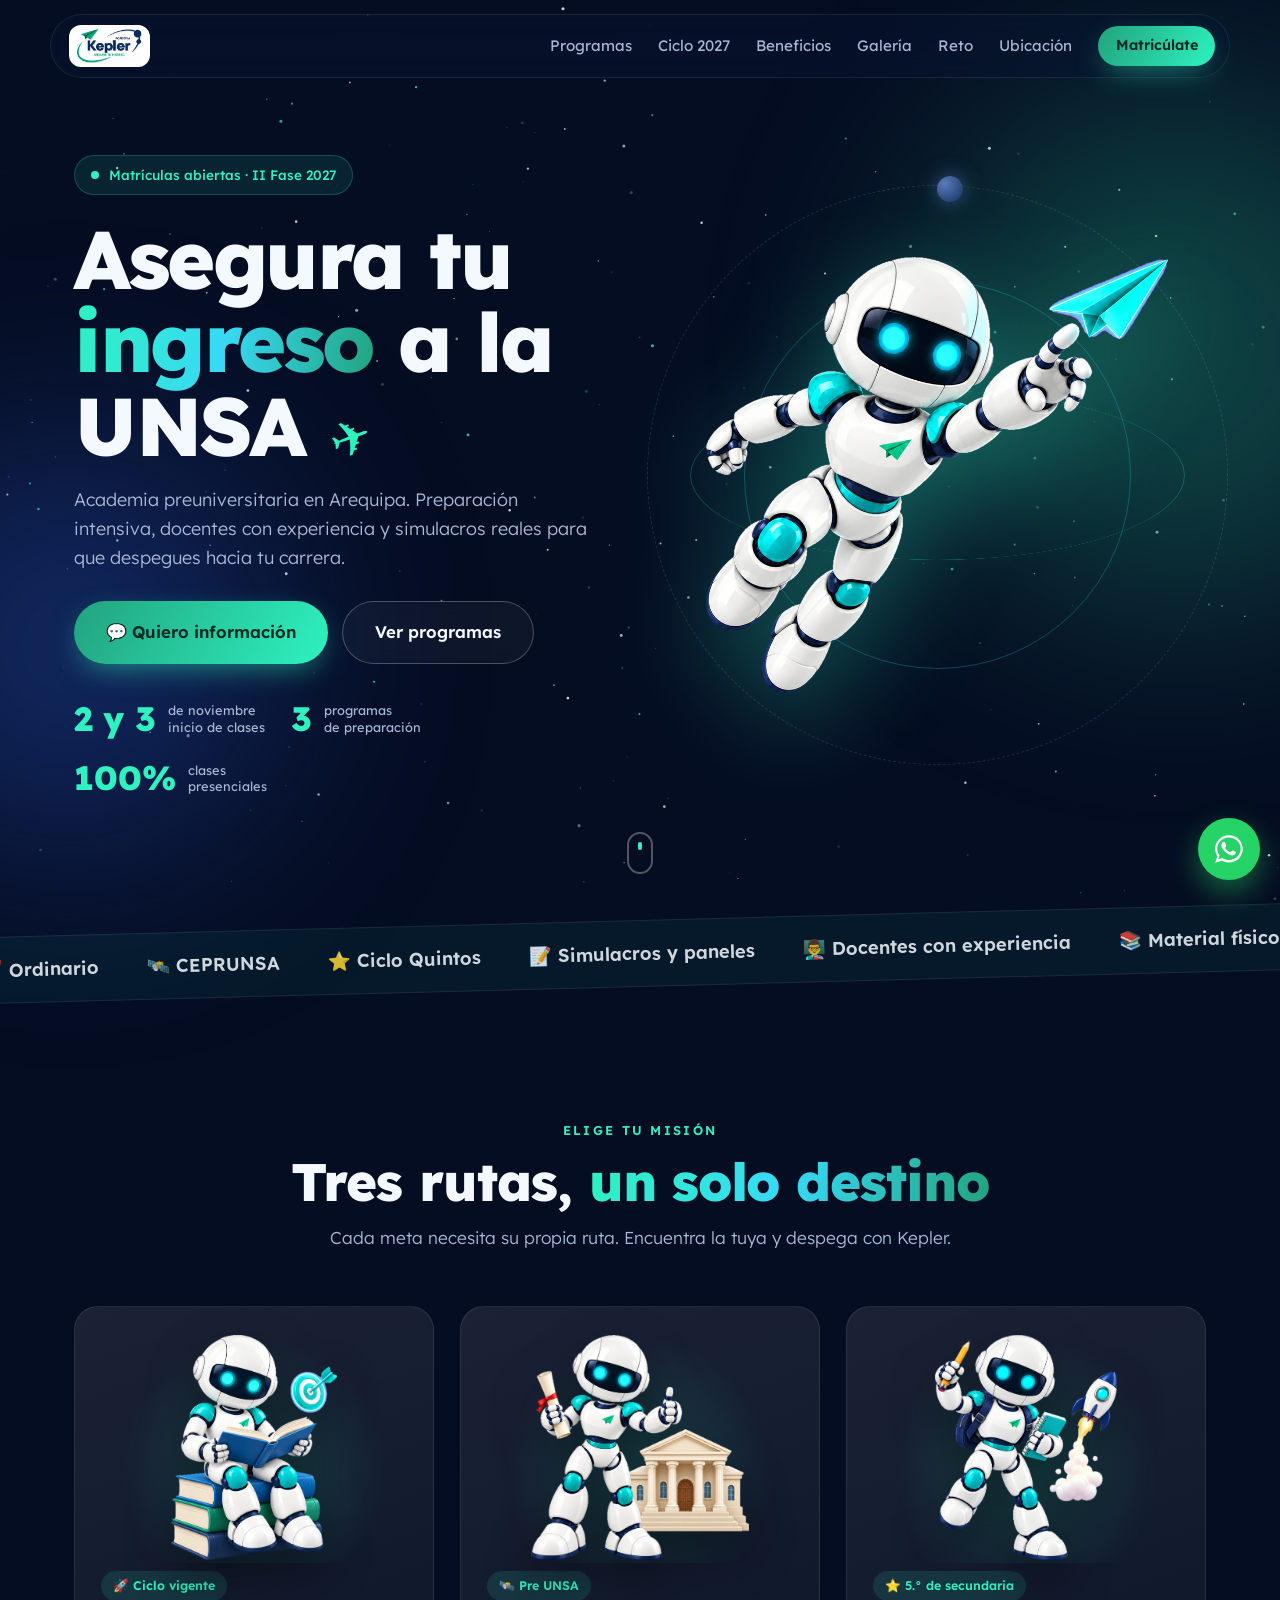
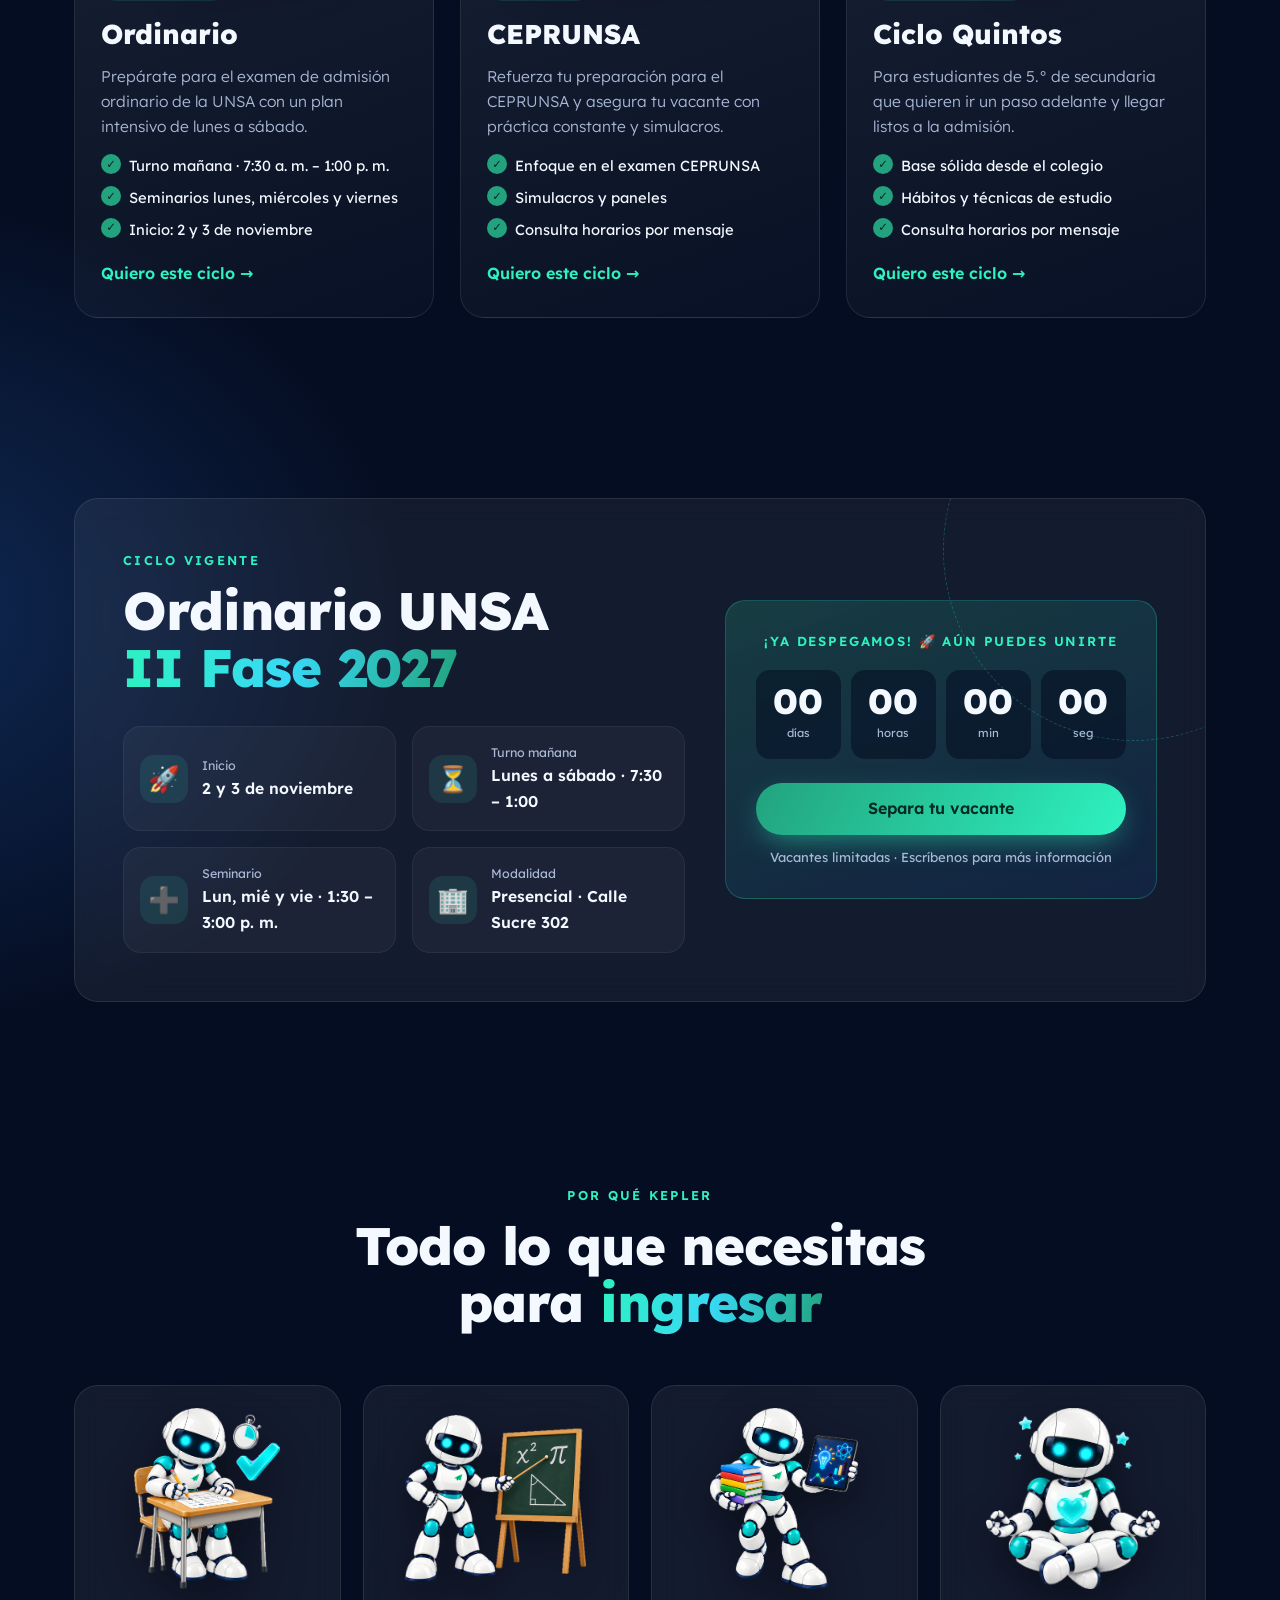
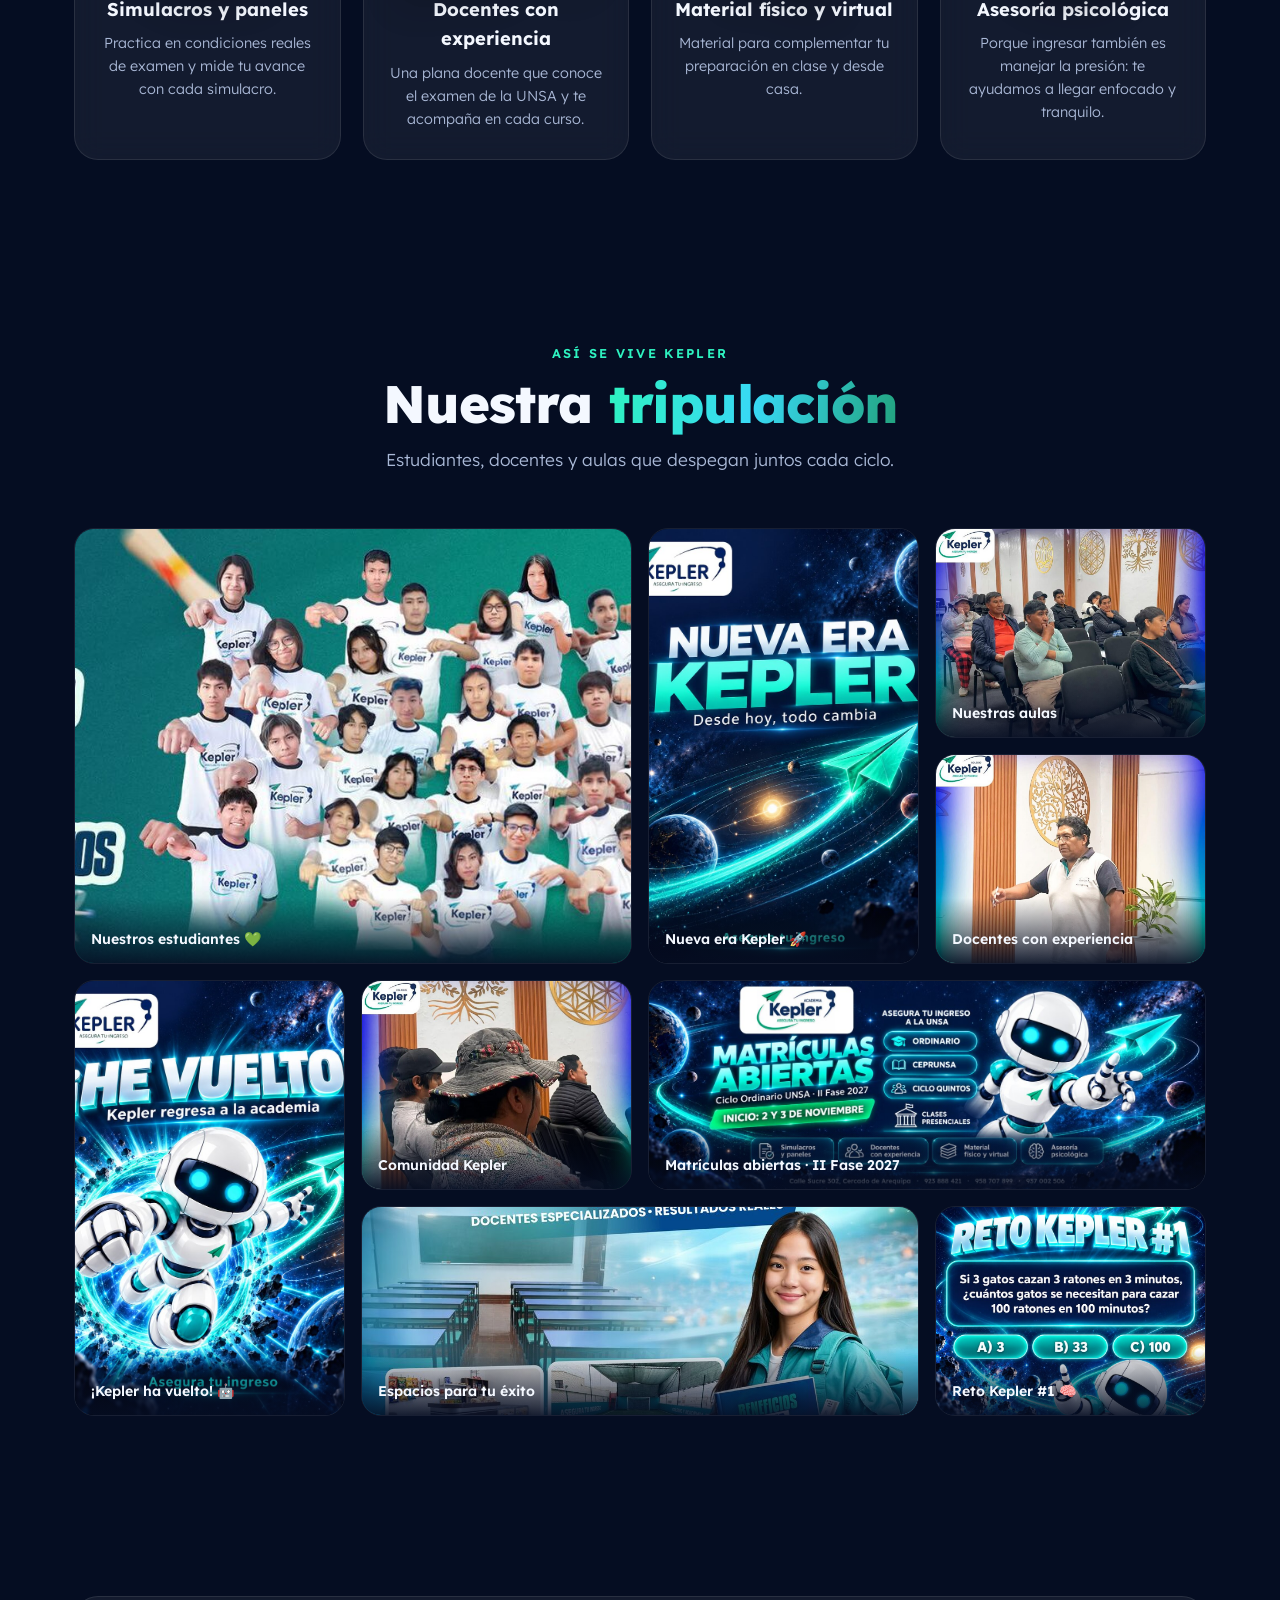
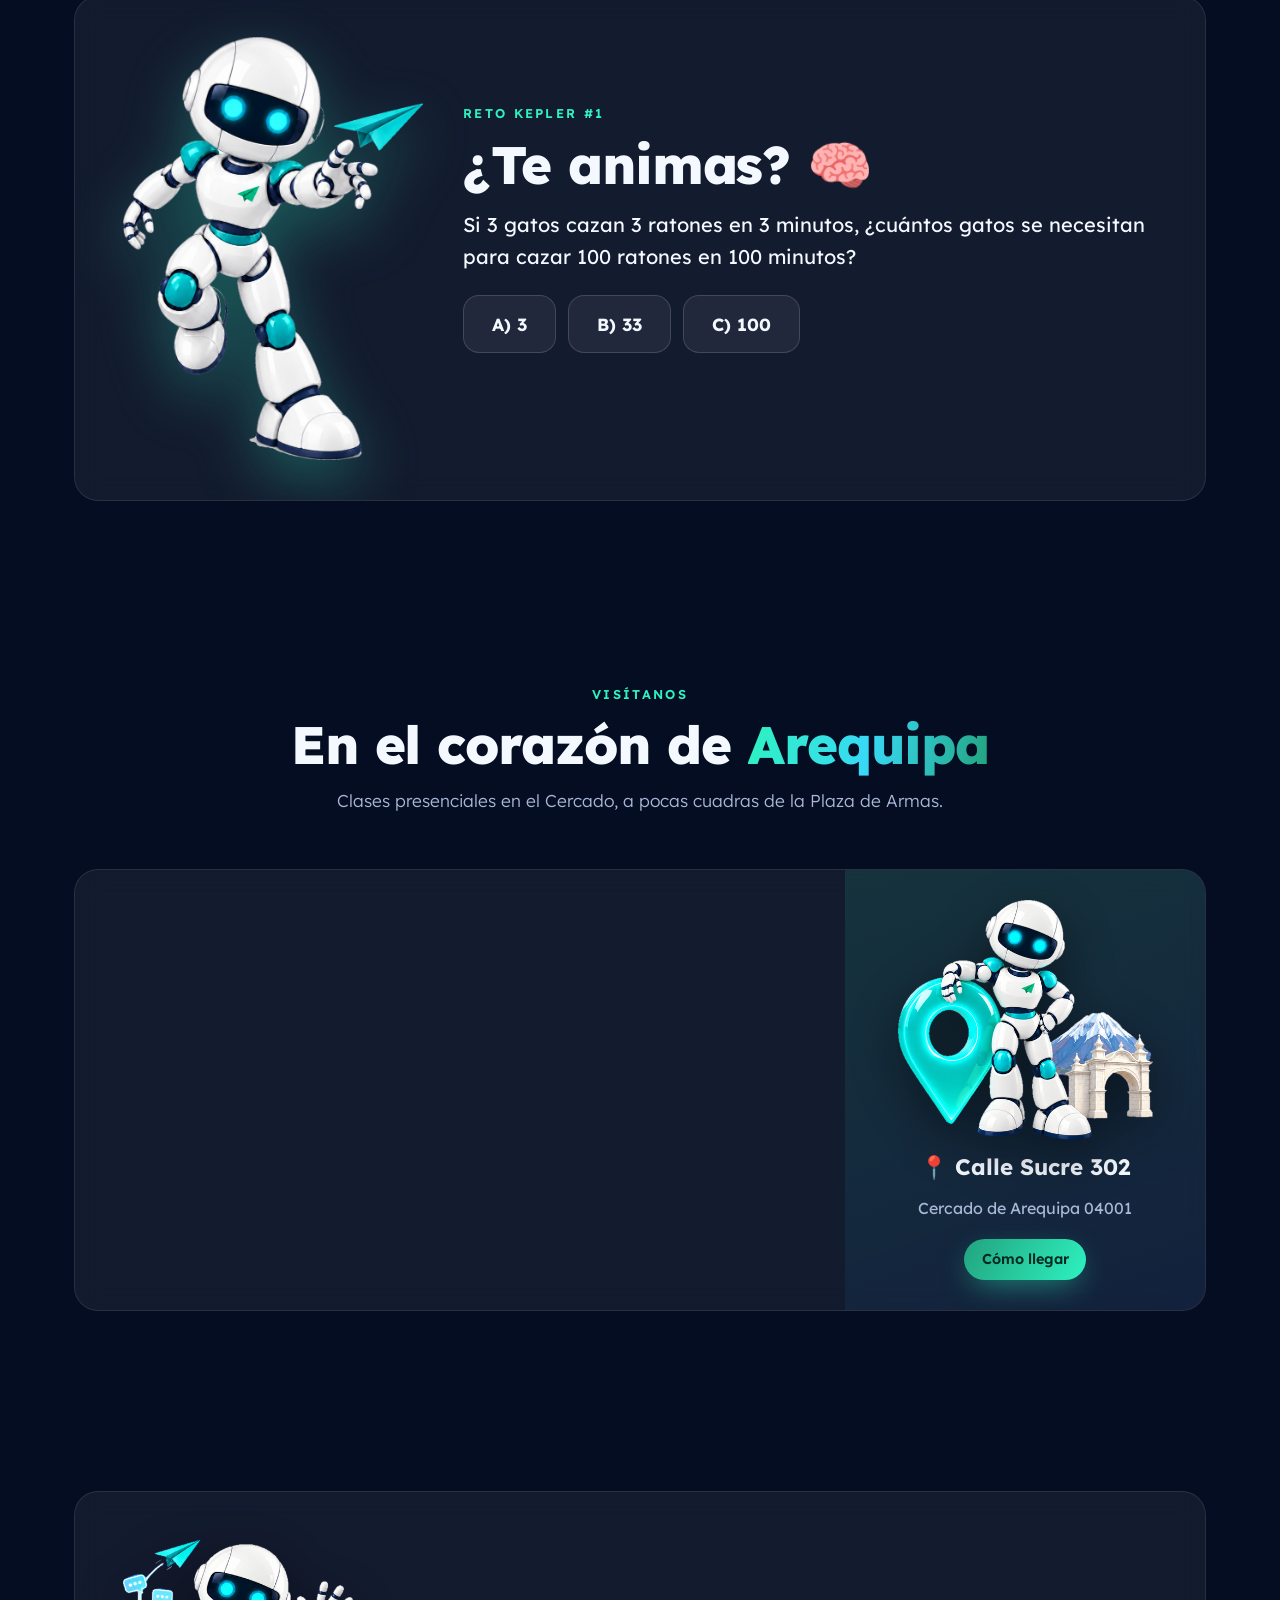
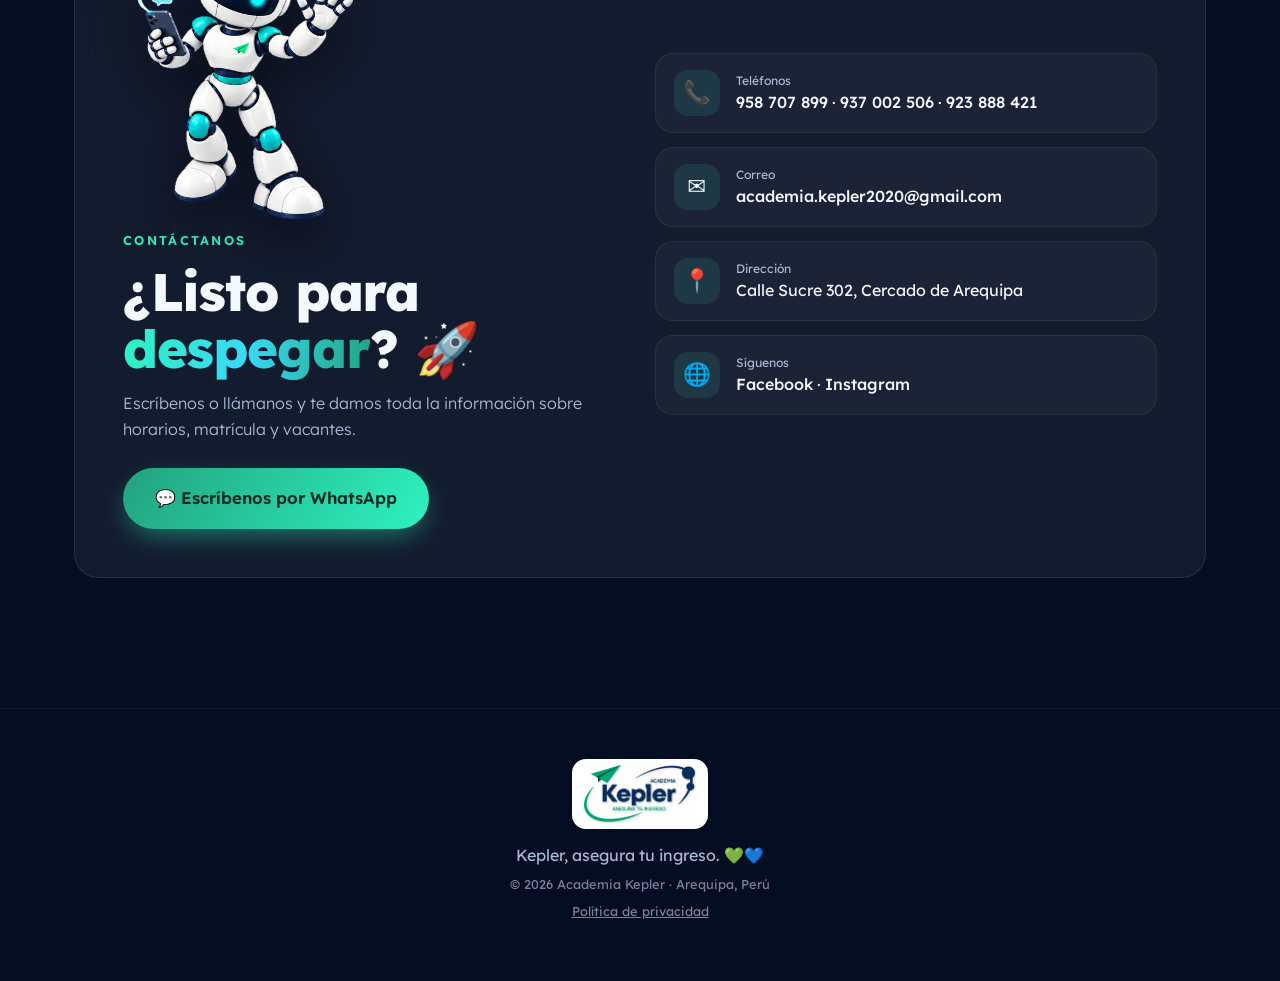
==== commit 924a95a3: "Agrega política de privacidad y eliminación de datos" ====
--- a/index.html
+++ b/index.html
@@ -231,6 +231,7 @@
     <img src="img/logo.png" alt="Academia Kepler" loading="lazy">
     <p>Kepler, asegura tu ingreso. 💚💙</p>
     <p class="small">© <span id="year">2026</span> Academia Kepler · Arequipa, Perú</p>
+    <p class="small"><a href="privacidad.html" style="text-decoration:underline">Política de privacidad</a></p>
   </footer>
 
   <a class="wa-float" data-wa="Hola, quiero información sobre Academia Kepler" href="#" aria-label="Escríbenos por WhatsApp">
--- a/css/style.css
+++ b/css/style.css
@@ -26,6 +26,7 @@
   line-height: 1.6;
   overflow-x: hidden;
 }
+html, body { overflow-x: clip; } /* evita desplazamiento lateral en celulares */
 img { max-width: 100%; display: block; }
 a { color: inherit; text-decoration: none; }
 button { font: inherit; cursor: pointer; }
